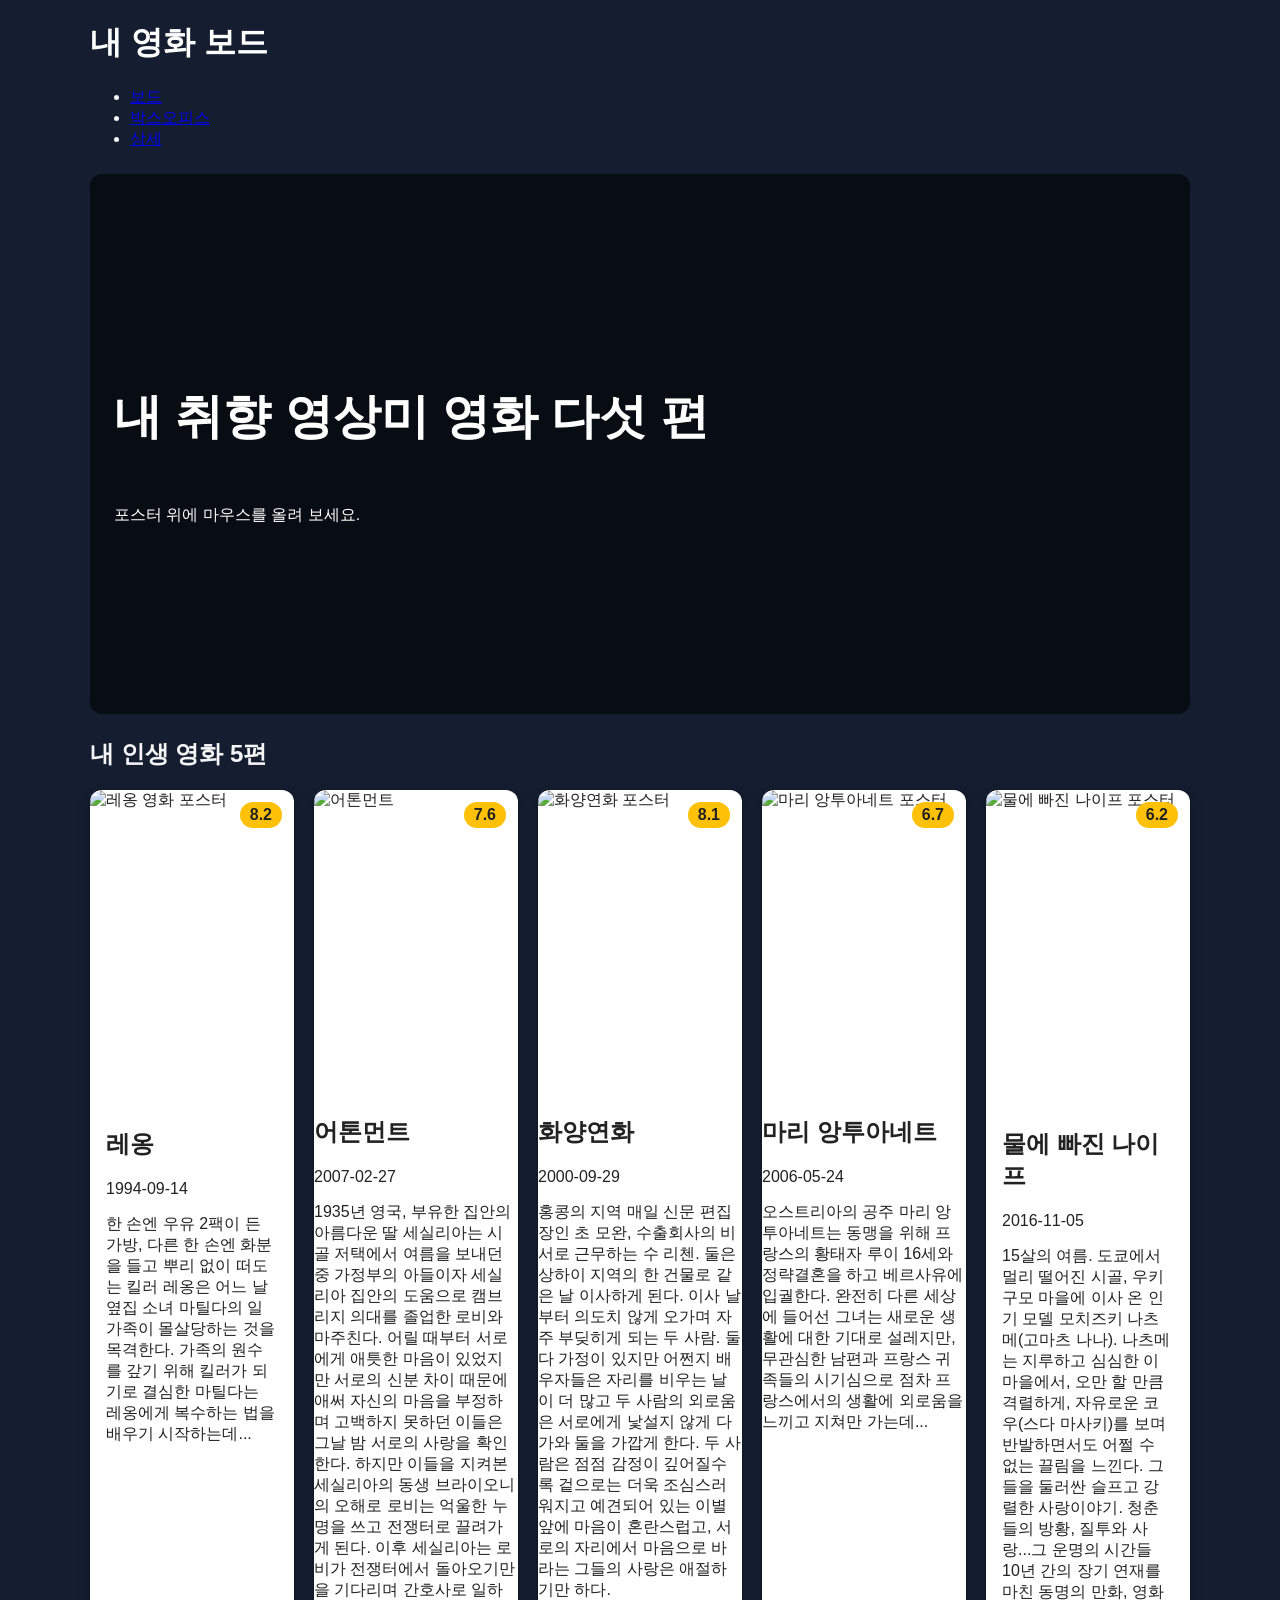
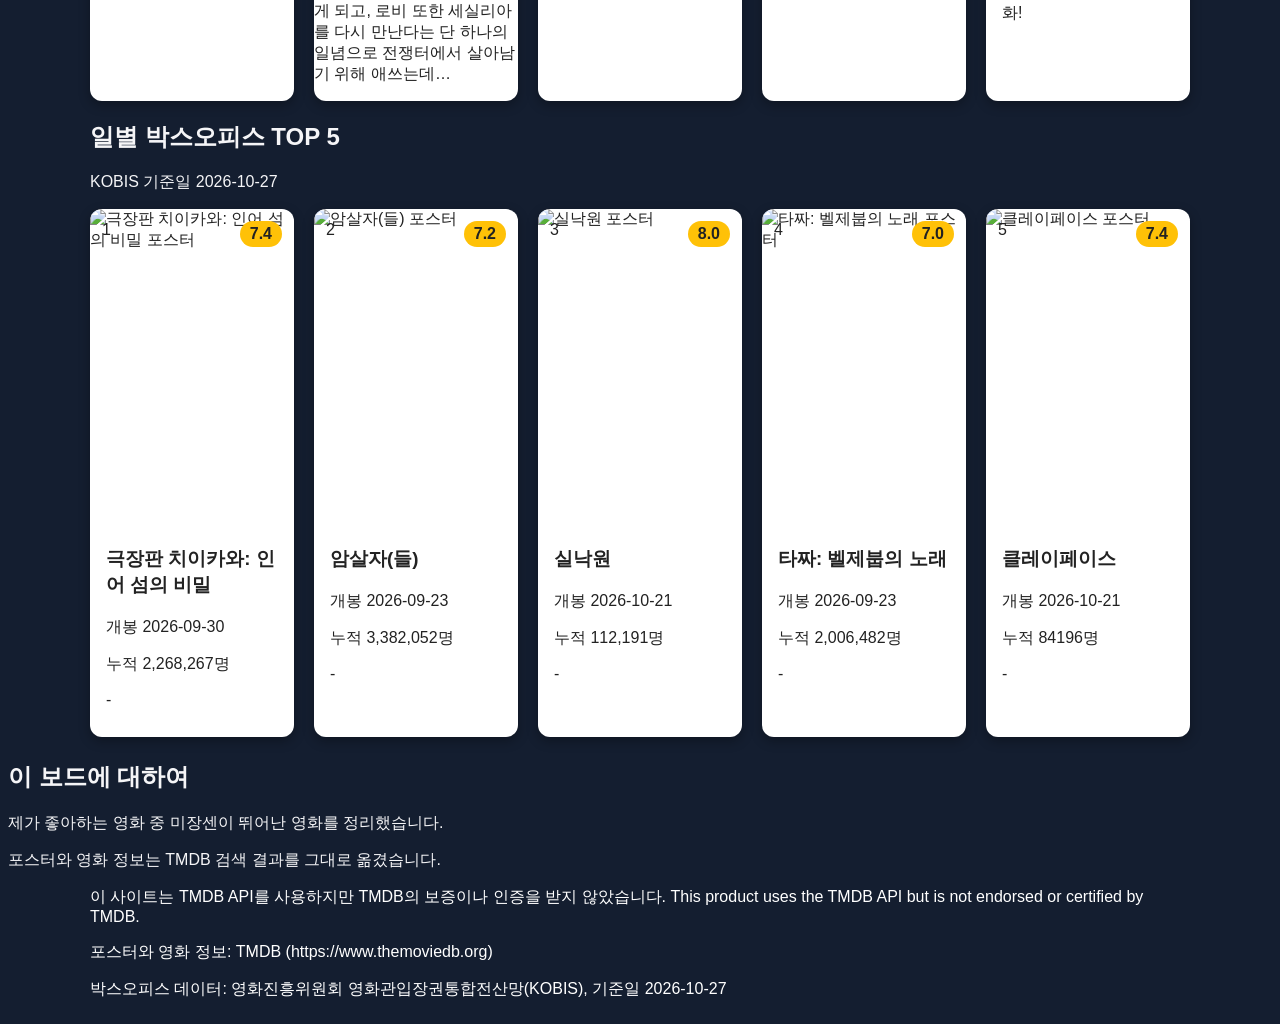
==== index.html @ 8d560d4a "hw1 반응형" ====
<!DOCTYPE html>
<html lang="ko">
<head>
    <meta charset="UTF-8">
    <meta name="viewport" content="width=device-width, initial-scale=1.0">
    <title>내 영화 보드</title>

    <link rel="preconnect" href="https://fonts.googleapis.com">
    <link rel="preconnect" href="https://fonts.gstatic.com" crossorigin>
    <link href="https://fonts.googleapis.com/css2?family=Black+Han+Sans&display=swap" rel="stylesheet">

    <link rel="stylesheet" href="style.css">
</head>



<body>
    <header class="top">
    <h1>내 영화 보드</h1>
    <nav>
      <ul>
        <li><a href="mine">보드</a></li>
        <li><a href="#boxoffice">박스오피스</a></li>
        <li><a href="detail.html">상세</a></li>
      </ul>
    </nav>

    </header>

    <section class="hero">
      <h2>내 취향 영상미 영화 다섯 편</h2>
      <p>포스터 위에 마우스를 올려 보세요.</p>
    </section>

    <main>
     <section id="mine">
      <h2>내 인생 영화 5편</h2> 
      <div class="board"> 

        <article class="card">
          <img class="poster"
            src="https://image.tmdb.org/t/p/w342/bxB2q91nKYp8JNzqE7t7TWBVupB.jpg"
            alt="레옹 영화 포스터">

          <span class="badge">8.2</span>

          <div class="info">
            <h2>레옹</h2>
            <p class="year">1994-09-14</p>
            <p class="overview">
                한 손엔 우유 2팩이 든 가방, 다른 한 손엔 화분을 들고
                뿌리 없이 떠도는 킬러 레옹은 어느 날 옆집 소녀
                마틸다의 일가족이 몰살당하는 것을 목격한다.
                가족의 원수를 갚기 위해 킬러가 되기로 결심한
                마틸다는 레옹에게 복수하는 법을 배우기 시작하는데...
            </p>
          </div>
        </article>



        <article class="card">
          <img class="poster"
            src="https://image.tmdb.org/t/p/w342/hMRIyBjPzxaSXWM06se3OcNjIQa.jpg"
            alt="어톤먼트">
        

          <span class="badge">7.6</span>

          <div class="content">
            <h2>어톤먼트</h2>
            <p class="year">2007-02-27</p>
            <p class="overview">
                1935년 영국, 부유한 집안의 아름다운 딸 세실리아는 시골 저택에서 여름을 보내던 중 
                가정부의 아들이자 세실리아 집안의 도움으로 캠브리지 의대를 졸업한 로비와 마주친다. 
                어릴 때부터 서로에게 애틋한 마음이 있었지만 서로의 신분 차이 때문에
                애써 자신의 마음을 부정하며 고백하지 못하던 이들은 그날 밤 서로의 사랑을 확인한다. 
                하지만 이들을 지켜본 세실리아의 동생 브라이오니의 오해로 
                로비는 억울한 누명을 쓰고 전쟁터로 끌려가게 된다. 
                이후 세실리아는 로비가 전쟁터에서 돌아오기만을 기다리며 간호사로 일하게 되고, 
                로비 또한 세실리아를 다시 만난다는 단 하나의 일념으로 전쟁터에서 살아남기 위해 애쓰는데…
            </p>
          </div>
        </article>



        <article class="card">
          <img class="poster"
            src="https://image.tmdb.org/t/p/w342/8BgGbbWiLNhPtkMkN0gGTnbtvBv.jpg"
            alt="화양연화 포스터">
        

          <span class="badge">8.1</span>

          <div class="content">
            <h2>화양연화</h2>
            <p class="year">2000-09-29</p>
            <p class="overview">
                홍콩의 지역 매일 신문 편집장인 초 모완, 수출회사의 비서로 근무하는 수 리첸. 
                둘은 상하이 지역의 한 건물로 같은 날 이사하게 된다. 이사 날부터 의도치 않게 오가며 자주 부딪히게 되는 두 사람. 
                둘 다 가정이 있지만 어쩐지 배우자들은 자리를 비우는 날이 더 많고 두 사람의 외로움은 서로에게 낯설지 않게 다가와 둘을 가깝게 한다. 
                두 사람은 점점 감정이 깊어질수록 겉으로는 더욱 조심스러워지고 예견되어 있는 이별 앞에 마음이 혼란스럽고, 
                서로의 자리에서 마음으로 바라는 그들의 사랑은 애절하기만 하다.
            </p>
          </div>
        </article>



        <article class="card">
          <img class="poster"
            src="https://image.tmdb.org/t/p/w342/cybXGmv8Rjd5Os8Xml6YxMBQ0Zt.jpg"
            alt="마리 앙투아네트 포스터">
        

          <span class="badge">6.7</span>

          <div class="content">
            <h2>마리 앙투아네트</h2>
            <p class="year">2006-05-24</p>
            <p class="overview">
               오스트리아의 공주 마리 앙투아네트는 동맹을 위해 프랑스의 황태자 루이 16세와 정략결혼을 하고 베르사유에 입궐한다. 
               완전히 다른 세상에 들어선 그녀는 새로운 생활에 대한 기대로 설레지만, 
               무관심한 남편과 프랑스 귀족들의 시기심으로 점차 프랑스에서의 생활에 외로움을 느끼고 지쳐만 가는데...
            </p>
          </div>
        </article>

        <article class="card">
          <img class="poster"
            src="https://image.tmdb.org/t/p/w342/lcvnOZKLfYBb4o0R44GtmCAc6G1.jpg"
            alt="물에 빠진 나이프 포스터">  
        

          <span class="badge">6.2</span>

          <div class="info">
            <h2>물에 빠진 나이프</h2>
            <p class="year">2016-11-05</p>
            <p class="overview">
               15살의 여름.  도쿄에서 멀리 떨어진 시골, 우키구모 마을에 이사 온 인기 모델 모치즈키 나츠메(고마츠 나나).  
               나츠메는 지루하고 심심한 이 마을에서, 오만 할 만큼 격렬하게, 자유로운 코우(스다 마사키)를 보며 반발하면서도 어쩔 수 없는 끌림을 느낀다.  
               그들을 둘러싼 슬프고 강렬한 사랑이야기.  청춘들의 방황, 질투와 사랑...그 운명의 시간들  10년 간의 장기 연재를 마친 동명의 만화, 영화화!
            </p>
          </div>
        </article>
      </div>
     </section>

     <section id="boxoffice">
        <h2>일별 박스오피스 TOP 5</h2> 
        <p class="basis">KOBIS 기준일 2026-10-27</p>
        <div class="board">

            <article class="card"> 
                <img class="poster" src="https://image.tmdb.org/t/p/w342/2sapvk8OG1rmaS2PquLnfyoMvOS.jpg" alt="극장판 치이카와: 인어 섬의 비밀 포스터"> 
                <span class="rank">1</span> 
                <span class="badge">7.4</span> 
                <div class="info">
                    <h3>극장판 치이카와: 인어 섬의 비밀</h3>
                    <p class="year">개봉 2026-09-30</p>
                    <p class="audience">누적 2,268,267명</p>
                    <p class="change">-</p>   
                </div>
            </article>

            <article class="card"> 
                <img class="poster" src="https://image.tmdb.org/t/p/w342/vxLkqJHsFmrnOg78KoTvwxXDTKo.jpg" alt="암살자(들) 포스터"> 
                <span class="rank">2</span> 
                <span class="badge">7.2</span> 
                <div class="info">
                    <h3>암살자(들)</h3>
                    <p class="year">개봉 2026-09-23</p>
                    <p class="audience">누적 3,382,052명</p>
                    <p class="change">-</p>   
                </div>
            </article>  

            <article class="card"> 
                <img class="poster" src="https://image.tmdb.org/t/p/w342/6DLBaO4pKBuEXeoHZCCpEVAqyKz.jpg" alt="실낙원 포스터"> 
                <span class="rank">3</span> 
                <span class="badge">8.0</span> 
                <div class="info">
                    <h3>실낙원</h3>
                    <p class="year">개봉 2026-10-21</p>
                    <p class="audience">누적 112,191명</p>
                    <p class="change">-</p>   
                </div>
            </article> 

            <article class="card"> 
                <img class="poster" src="https://image.tmdb.org/t/p/w342/4w4TEDwrXFMpdZSI0xvaUAgiOc1.jpg" alt="타짜: 벨제붑의 노래 포스터"> 
                <span class="rank">4</span> 
                <span class="badge">7.0</span> 
                <div class="info">
                    <h3>타짜: 벨제붑의 노래</h3>
                    <p class="year">개봉 2026-09-23</p>
                    <p class="audience">누적 2,006,482명</p>
                    <p class="change">-</p>   
                </div>
            </article>

            <article class="card"> 
                <img class="poster" src="https://image.tmdb.org/t/p/w342/9l1NuFjel2j89hiuiJbsxfblqjy.jpg" alt="클레이페이스 포스터"> 
                <span class="rank">5</span> 
                <span class="badge">7.4</span> 
                <div class="info">
                    <h3>클레이페이스</h3>
                    <p class="year">개봉 2026-10-21</p>
                    <p class="audience">누적 84196명</p>
                    <p class="change">-</p>   
                </div>
            </article>
        </div>             
      </section>
    </main>
     


      
    </section>

    <section id="about">
      <h2>이 보드에 대하여</h2>
      <p>제가 좋아하는 영화 중 미장센이 뛰어난 영화를 정리했습니다. </p>
      <p>포스터와 영화 정보는 TMDB 검색 결과를 그대로 옮겼습니다.</p> 
    </section>

    <footer>
        <p> 이 사이트는 TMDB API를 사용하지만 TMDB의 보증이나 인증을 받지 않았습니다.
            This product uses the TMDB API but is not endorsed or certified by TMDB.</p>
        <p>포스터와 영화 정보: TMDB (https://www.themoviedb.org)</p> 
        <p>박스오피스 데이터: 영화진흥위원회 영화관입장권통합전산망(KOBIS), 기준일 2026-10-27</p>
            
    </footer>
</body>
</html>
---- style.css ----
:root { 
  --bg: #141e30; 
  --surface: #1f2b44; 
  --text: #f5f5f7; 
  --accent: #4da3ff; 
  --warn: #ff5a5f; 
  --font-title: "Black Han Sans", sans-serif; 
  --font-body: "Noto Sans KR", sans-serif; 
  --gap: 20px; 
}  

body { 
    background: var(--bg); 
    color: var(--text); 
    font-family: 
    var(--font-body); }



     
h1, footer { color: #fff; }

.card { 
    border-radius: 12px; 
    overflow: hidden; 
    box-shadow: 0 4px 12px rgba(0,0,0,0.3); 
    background: #fff;
    position: relative; 
    transition: transform 0.3s, box-shadow 0.3s;
    color: #222;
} 

.rank {
    position: absolute; 
    top: 12px; 
    left: 12px;
}

.badge { 
    position: absolute; 
    top: 12px; 
    right: 12px; 
    background: #ffc107; 
    color: #222; 
    padding: 4px 10px; 
    border-radius: 999px; 
    font-weight: bold; 
}

.card:hover { 
    transform: translateY(-8px); 
    box-shadow: 0 12px 32px rgba(255,193,7,0.6); 
    }

.info { padding: 12px 16px; }     

.poster {
    width: 100%;
    aspect-ratio: 2 / 3;
    object-fit: cover;
    display: block;
}

aspect-ratio

object-fit

.top { display: flex; justify-content: space-between; align-items: center; } 
.nav ul { display: flex; gap: 8px; list-style: none; margin: 0; padding: 0; flex-direction: column;}
.nav a { color: #fff; text-decoration: none; } 
    

.board { 
    display: grid; gap: var(--gap);
    grid-template-columns: repeat(auto-fit, minmax(200px, 1fr)); 
    }


.hero { background-image: linear-gradient(rgba(0,0,0,0.6), rgba(0,0,0,0.6)), url("https://image.tmdb.org/t/p/w1280/sIFRZyr3Nml3ua2atXyze4DAgpB.jpg_backdrop_path");
        background-size: cover; background-position: center; min-height: 40vh; padding: 24px; box-sizing: border-box; color: #fff; border-radius: 12px; display: flex; flex-direction: column; justify-content: center;  
 }

 main, .top, .hero, footer { max-width: 1100px; margin: 0 auto 24px; }

 .change.up::before { content: "▲"; }
 .change.down::before { content: "▼"; }
 .change.new::before { content: "NEW"; }

 .card.no-poster .poster-fallback { 
  aspect-ratio: 2 / 3; 
  display: flex; align-items: center; justify-content: center; 
  font-size: 5rem; font-family: var(--font-title); 
  background: linear-gradient(135deg, var(--accent), var(--surface)); 
}

 @media (min-width: 600px) { nav ul { flex-direction: row; gap: 20px; } }

 @media (min-width: 1024px) { .hero { min-height: 60vh; } .hero h2 { font-size: 3rem; } }
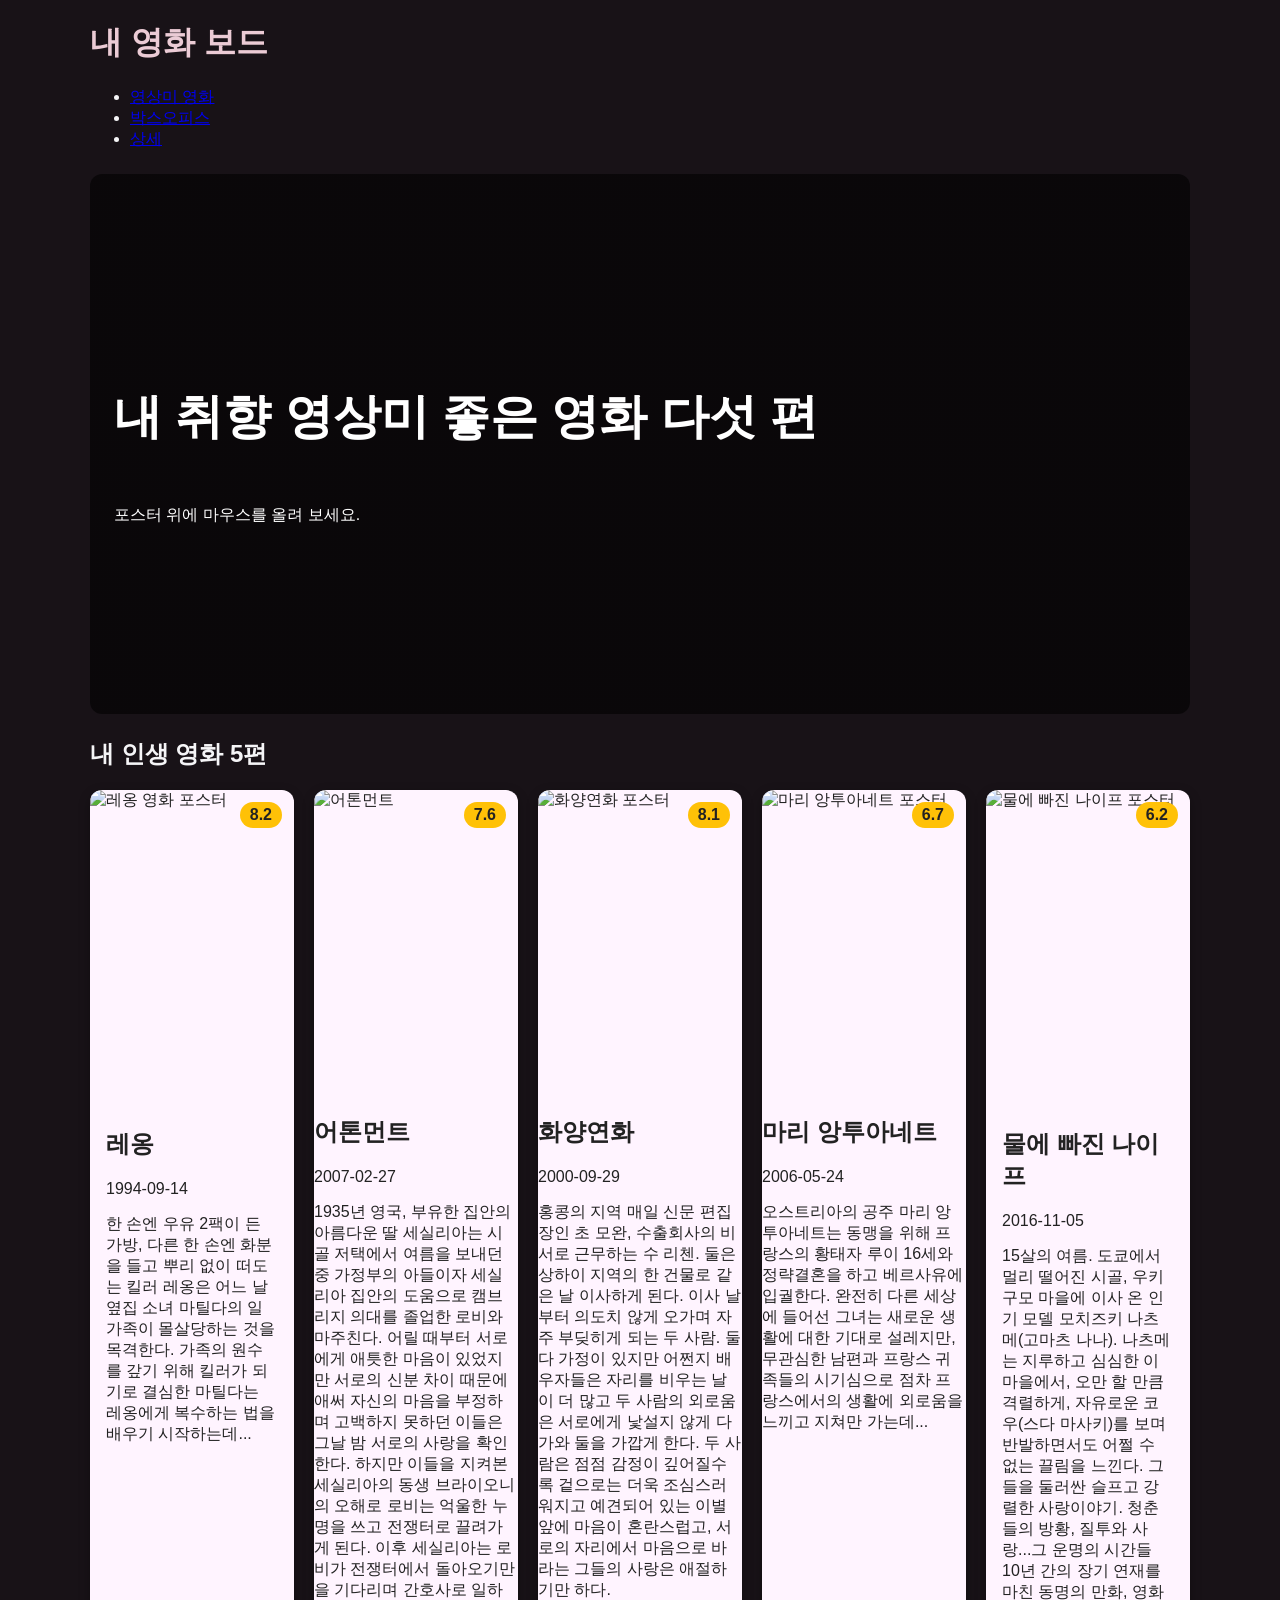
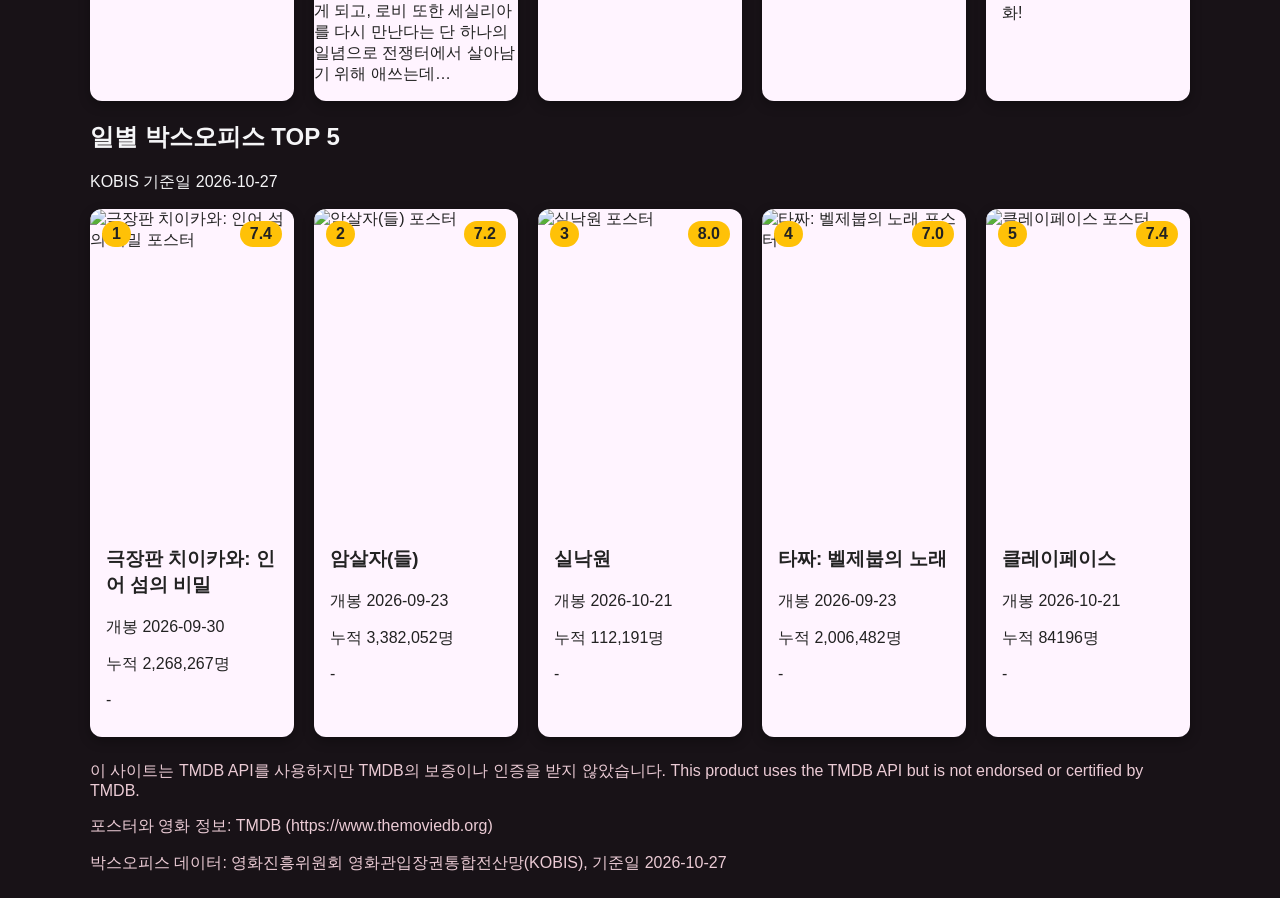
==== commit c30f596b: "hw1 제출" ====
--- a/index.html
+++ b/index.html
@@ -20,7 +20,7 @@
     <h1>내 영화 보드</h1>
     <nav>
       <ul>
-        <li><a href="mine">보드</a></li>
+        <li><a href="mine">영상미 영화</a></li>
         <li><a href="#boxoffice">박스오피스</a></li>
         <li><a href="detail.html">상세</a></li>
       </ul>
@@ -29,7 +29,7 @@
     </header>
 
     <section class="hero">
-      <h2>내 취향 영상미 영화 다섯 편</h2>
+      <h2>내 취향 영상미 좋은 영화 다섯 편</h2>
       <p>포스터 위에 마우스를 올려 보세요.</p>
     </section>
 
@@ -216,17 +216,7 @@
         </div>             
       </section>
     </main>
-     
-
-
-      
-    </section>
-
-    <section id="about">
-      <h2>이 보드에 대하여</h2>
-      <p>제가 좋아하는 영화 중 미장센이 뛰어난 영화를 정리했습니다. </p>
-      <p>포스터와 영화 정보는 TMDB 검색 결과를 그대로 옮겼습니다.</p> 
-    </section>
+    
 
     <footer>
         <p> 이 사이트는 TMDB API를 사용하지만 TMDB의 보증이나 인증을 받지 않았습니다.
--- a/style.css
+++ b/style.css
@@ -1,9 +1,9 @@
 :root { 
-  --bg: #141e30; 
-  --surface: #1f2b44; 
+  --bg: #181217; 
+  --surface: #402d41; 
   --text: #f5f5f7; 
-  --accent: #4da3ff; 
-  --warn: #ff5a5f; 
+  --accent: #f1c0d5; 
+  --warn: #6e2d74; 
   --font-title: "Black Han Sans", sans-serif; 
   --font-body: "Noto Sans KR", sans-serif; 
   --gap: 20px; 
@@ -18,13 +18,13 @@
 
 
      
-h1, footer { color: #fff; }
+h1, footer { color: #ebcbd5; }
 
 .card { 
     border-radius: 12px; 
     overflow: hidden; 
     box-shadow: 0 4px 12px rgba(0,0,0,0.3); 
-    background: #fff;
+    background: #fff4ff;
     position: relative; 
     transition: transform 0.3s, box-shadow 0.3s;
     color: #222;
@@ -34,12 +34,15 @@
     position: absolute; 
     top: 12px; 
     left: 12px;
+    background: #ffc107;
+    color: #222;
+    padding: 4px 10px; 
+    border-radius: 999px;
+    font-weight: bold;
 }
 
 .badge { 
-    position: absolute; 
-    top: 12px; 
-    right: 12px; 
+    position: absolute; top: 12px; right: 12px; 
     background: #ffc107; 
     color: #222; 
     padding: 4px 10px; 
@@ -93,6 +96,13 @@
   background: linear-gradient(135deg, var(--accent), var(--surface)); 
 }
 
- @media (min-width: 600px) { nav ul { flex-direction: row; gap: 20px; } }
+.detail { display: grid; grid-template-columns: 1fr; gap: var(--gap); }
+
+.detail-page {background-image: linear-gradient(rgba(0, 0, 0, 0.75), rgba(37, 32, 37, 0.75)), url("https://image.tmdb.org/t/p/w1280/여기에_backdrop_path"); background-size: cover; min-height: 
+100vh; }
+
+
+ @media (min-width: 600px) {.detail{grid-template-columns: 1fr 2fr;} }
 
  @media (min-width: 1024px) { .hero { min-height: 60vh; } .hero h2 { font-size: 3rem; } }
+
